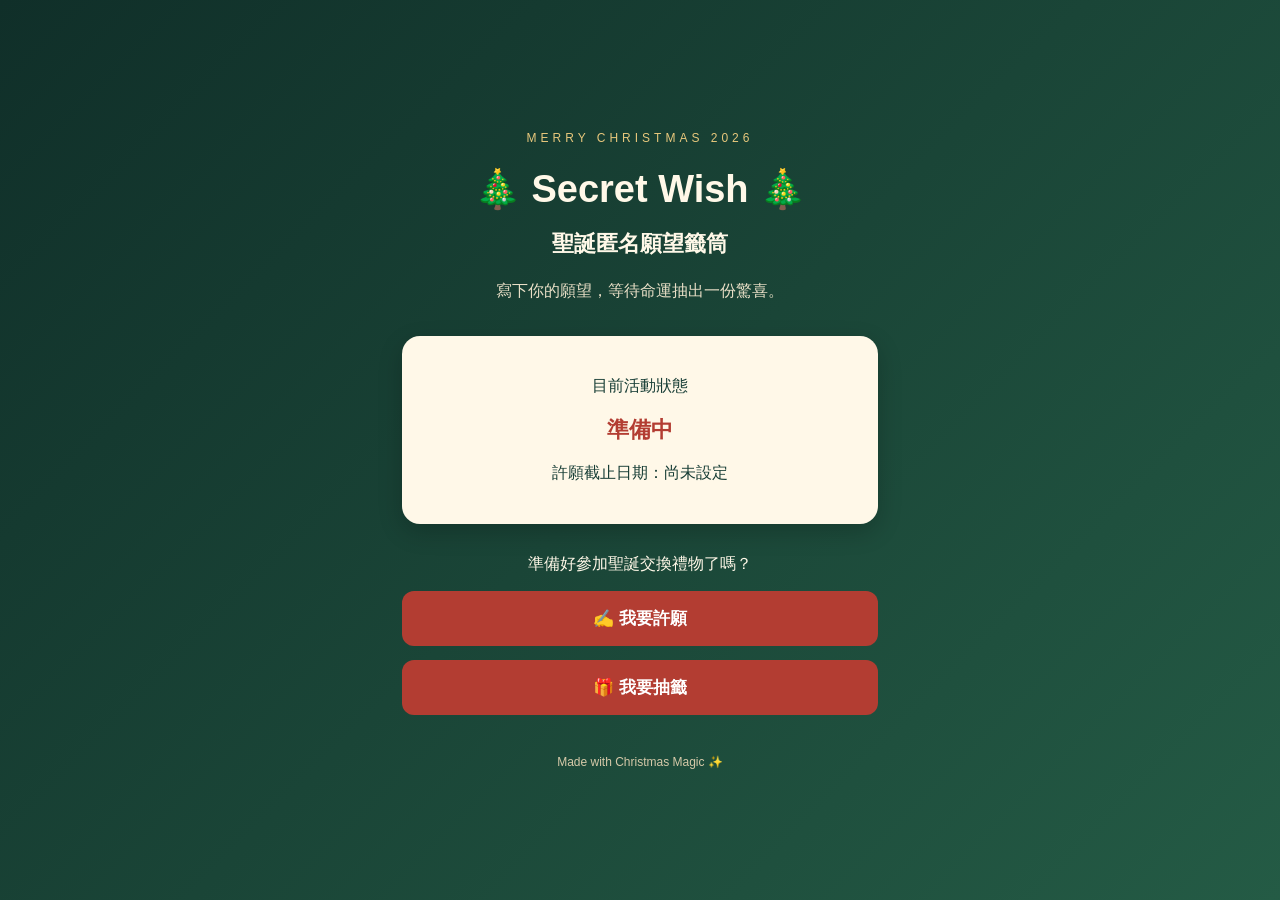
==== index.html @ bb53a213 "Add initial HTML structure for Secret Wish project" ====
<!DOCTYPE html>
<html lang="zh-Hant">
<head>
  <meta charset="UTF-8">
  <meta name="viewport" content="width=device-width, initial-scale=1.0">
  <title>Secret Wish｜聖誕匿名願望籤筒</title>
  <meta name="theme-color" content="#173d35">
  <link rel="stylesheet" href="Style.css">
</head>
<body>
  <main class="container">
    <p class="subtitle">MERRY CHRISTMAS 2026</p>
    <h1>🎄 Secret Wish 🎄</h1>
    <h2>聖誕匿名願望籤筒</h2>

    <p class="description">
      寫下你的願望，等待命運抽出一份驚喜。
    </p>

    <section class="status">
      <p>目前活動狀態</p>
      <h2 id="event-status">準備中</h2>
      <p>許願截止日期：尚未設定</p>
    </section>

    <section class="actions">
      <p>準備好參加聖誕交換禮物了嗎？</p>
      <button id="wish-button">✍️ 我要許願</button>
      <button id="draw-button">🎁 我要抽籤</button>
    </section>

    <p class="footer">Made with Christmas Magic ✨</p>
  </main>
  <script src="Script.js"></script>
</body>
</html>
---- Style.css ----
* {
  box-sizing: border-box;
}

body {
  margin: 0;
  min-height: 100vh;
  font-family: Arial, "Noto Sans TC", sans-serif;
  background: linear-gradient(135deg, #102f29, #245b45);
  color: #fff8e8;
  display: flex;
  justify-content: center;
  align-items: center;
  padding: 24px;
}

.container {
  width: 100%;
  max-width: 520px;
  text-align: center;
  padding: 32px 22px;
}

.subtitle {
  color: #e7c77c;
  letter-spacing: 4px;
  font-size: 12px;
}

h1 {
  font-size: 38px;
  margin: 22px 0 10px;
}

h2 {
  font-size: 22px;
}

.description {
  color: #e9dfc7;
  line-height: 1.8;
  margin-bottom: 30px;
}

.status {
  background: #fff8e8;
  color: #173d35;
  padding: 24px;
  border-radius: 18px;
  margin: 24px 0;
  box-shadow: 0 8px 24px #0003;
}

.status h2 {
  color: #b33d32;
}

.actions {
  margin-top: 30px;
}

button {
  display: block;
  width: 100%;
  padding: 16px;
  margin: 14px 0;
  border: none;
  border-radius: 12px;
  background: #b33d32;
  color: white;
  font-size: 17px;
  font-weight: bold;
  cursor: pointer;
}

button:hover {
  background: #d35448;
}

.footer {
  margin-top: 40px;
  color: #d6c9a9;
  font-size: 12px;
}
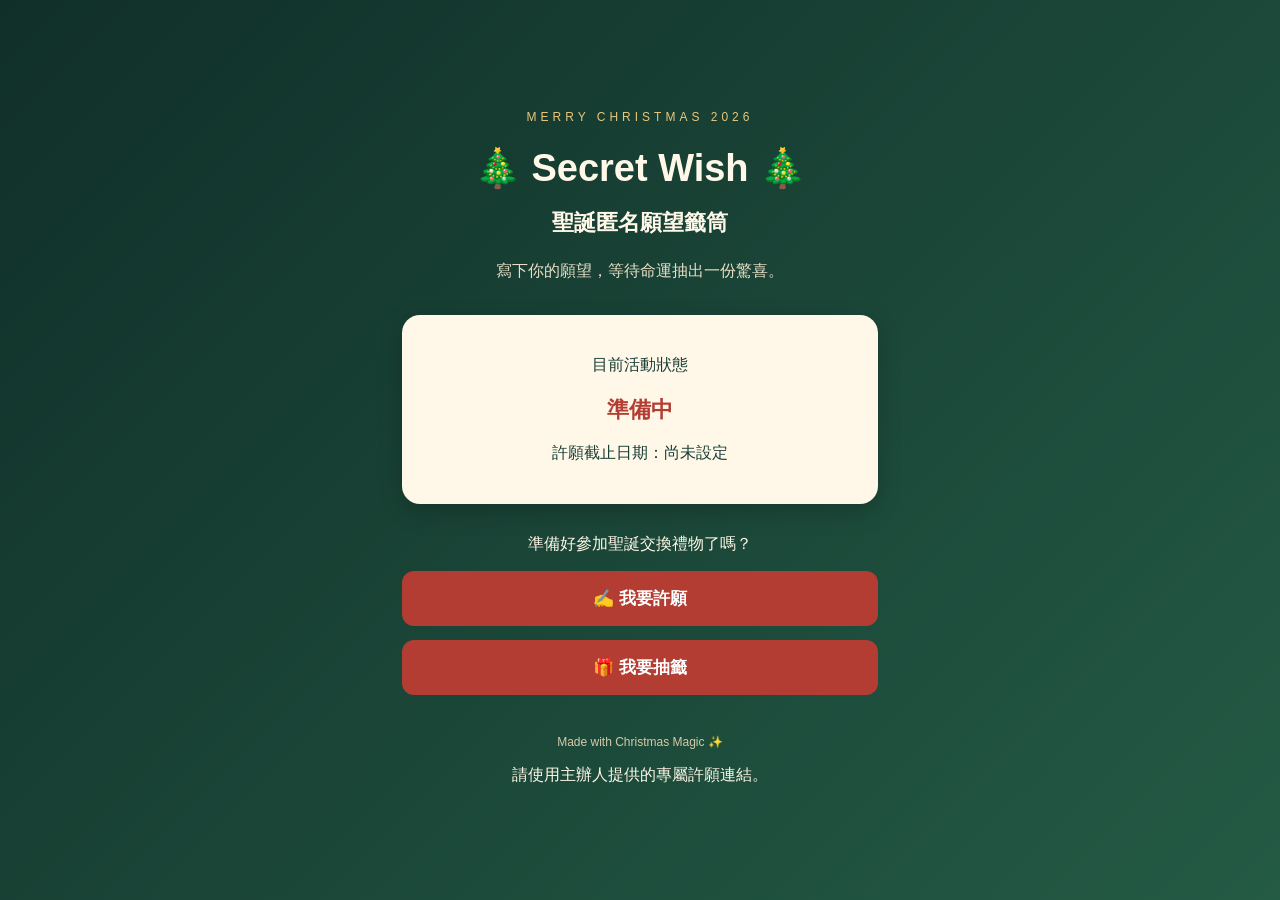
==== commit 69efe833: "Update index.html" ====
--- a/index.html
+++ b/index.html
@@ -6,7 +6,7 @@
   <meta name="viewport" content="width=device-width, initial-scale=1.0">
   <title>Secret Wish｜聖誕匿名願望籤筒</title>
   <meta name="theme-color" content="#173d35">
-  <link rel="stylesheet" href="Style.css">
+<link rel="stylesheet" href="Style.css?v=2">
 </head>
 <body>
   <main class="container">
--- a/Style.css
+++ b/Style.css
@@ -74,6 +74,95 @@
   cursor: pointer;
 }
 
+/* 聖誕許願表單美化 */
+#wish-form-area {
+  width: 100%;
+  margin: 28px auto;
+  padding: 28px 22px;
+  background: #fffaf0;
+  color: #173d35;
+  border: 2px solid #e7c77c;
+  border-radius: 20px;
+  box-shadow: 0 12px 32px #0004;
+  text-align: left;
+}
+
+#wish-form-area h2 {
+  font-size: 25px;
+  text-align: center;
+  color: #173d35;
+}
+
+#wish-form-area > p {
+  font-size: 16px;
+  line-height: 1.7;
+  color: #52665d;
+  text-align: center;
+}
+
+#wish-form {
+  display: flex;
+  flex-direction: column;
+  gap: 12px;
+  margin-top: 22px;
+}
+
+#wish-form label {
+  font-size: 19px;
+  font-weight: 800;
+  color: #173d35;
+  margin-top: 8px;
+}
+
+#wish-form input,
+#wish-form textarea {
+  width: 100%;
+  padding: 18px;
+  border: 2px solid #b8c8bb;
+  border-radius: 12px;
+  background: #fff;
+  color: #172b22;
+  font-family: inherit;
+  font-size: 19px;
+  line-height: 1.6;
+}
+
+#wish-form input {
+  min-height: 65px;
+}
+
+#wish-form textarea {
+  min-height: 160px;
+  resize: vertical;
+}
+
+#wish-form input:focus,
+#wish-form textarea:focus {
+  outline: none;
+  border-color: #b33d32;
+  box-shadow: 0 0 0 4px #b33d3220;
+}
+
+#wish-form button {
+  min-height: 60px;
+  margin-top: 16px;
+  font-size: 20px;
+}
+
+#wish-message {
+  min-height: 26px;
+  font-size: 16px;
+  font-weight: bold;
+  text-align: center;
+}
+
+@media (max-width: 600px) {
+  #wish-form-area {
+    padding: 24px 18px;
+  }
+}
+
+
 button:hover {
   background: #d35448;
 }
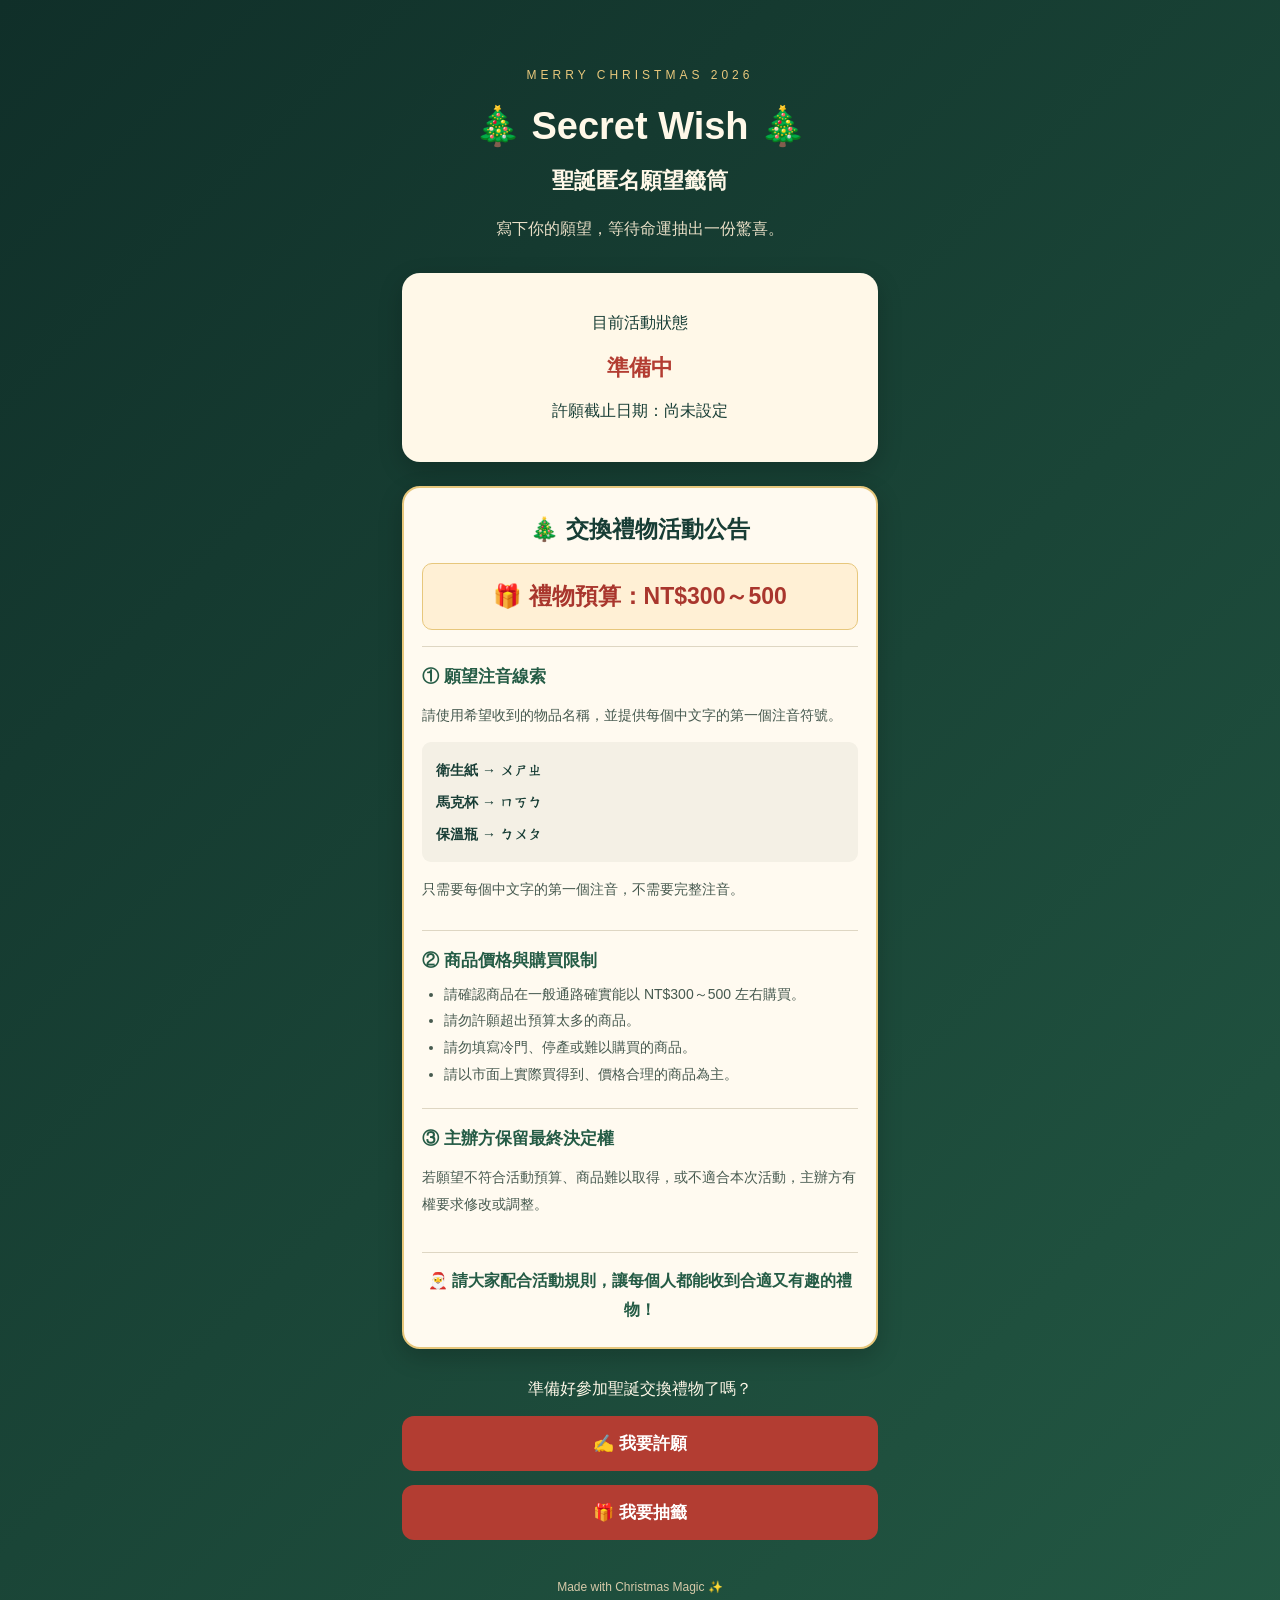
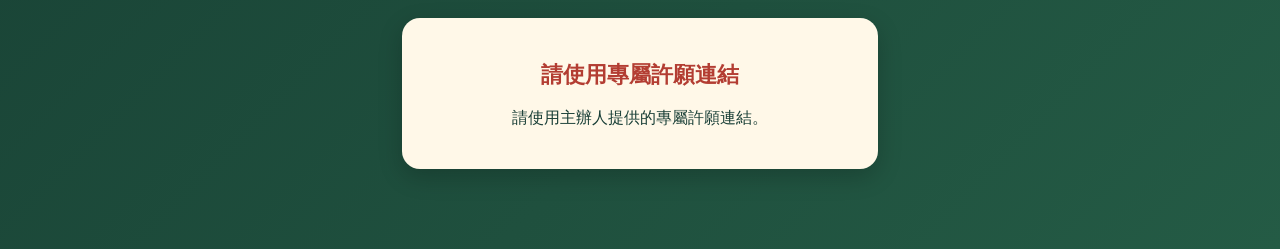
==== commit 11ed26a7: "Update index.html" ====
--- a/index.html
+++ b/index.html
@@ -6,7 +6,7 @@
   <meta name="viewport" content="width=device-width, initial-scale=1.0">
   <title>Secret Wish｜聖誕匿名願望籤筒</title>
   <meta name="theme-color" content="#173d35">
-<link rel="stylesheet" href="Style.css?v=2">
+  <link rel="stylesheet" href="Style.css?v=3">
 </head>
 <body>
   <main class="container">
@@ -24,6 +24,45 @@
       <p>許願截止日期：尚未設定</p>
     </section>
 
+    <!-- 固定顯示公告，不需要 Token -->
+    <section id="wish-rules-announcement">
+      <h2>🎄 交換禮物活動公告</h2>
+
+      <div class="announcement-budget">
+        🎁 禮物預算：NT$300～500
+      </div>
+
+      <div class="announcement-rule">
+        <h3>① 願望注音線索</h3>
+        <p>請使用希望收到的物品名稱，並提供每個中文字的第一個注音符號。</p>
+        <div class="announcement-examples">
+          <p>衛生紙 → ㄨㄕㄓ</p>
+          <p>馬克杯 → ㄇㄎㄅ</p>
+          <p>保溫瓶 → ㄅㄨㄆ</p>
+        </div>
+        <p>只需要每個中文字的第一個注音，不需要完整注音。</p>
+      </div>
+
+      <div class="announcement-rule">
+        <h3>② 商品價格與購買限制</h3>
+        <ul>
+          <li>請確認商品在一般通路確實能以 NT$300～500 左右購買。</li>
+          <li>請勿許願超出預算太多的商品。</li>
+          <li>請勿填寫冷門、停產或難以購買的商品。</li>
+          <li>請以市面上實際買得到、價格合理的商品為主。</li>
+        </ul>
+      </div>
+
+      <div class="announcement-rule">
+        <h3>③ 主辦方保留最終決定權</h3>
+        <p>若願望不符合活動預算、商品難以取得，或不適合本次活動，主辦方有權要求修改或調整。</p>
+      </div>
+
+      <p class="announcement-footer">
+        🎅 請大家配合活動規則，讓每個人都能收到合適又有趣的禮物！
+      </p>
+    </section>
+
     <section class="actions">
       <p>準備好參加聖誕交換禮物了嗎？</p>
       <button id="wish-button">✍️ 我要許願</button>
@@ -32,6 +71,7 @@
 
     <p class="footer">Made with Christmas Magic ✨</p>
   </main>
-  <script src="Script.js"></script>
+
+  <script src="Script.js?v=3"></script>
 </body>
 </html>
--- a/Style.css
+++ b/Style.css
@@ -74,7 +74,123 @@
   cursor: pointer;
 }
 
-/* 聖誕許願表單美化 */
+button:hover {
+  background: #d35448;
+}
+
+/* 交換禮物公告 */
+#wish-rules-announcement {
+  width: 100%;
+  margin: 24px auto;
+  padding: 22px 18px;
+  background: #fffaf0;
+  color: #173d35;
+  border: 2px solid #e7c77c;
+  border-radius: 18px;
+  text-align: left;
+  box-shadow: 0 8px 24px #0003;
+}
+
+#wish-rules-announcement h2 {
+  text-align: center;
+  color: #173d35;
+  font-size: 23px;
+  margin: 4px 0 18px;
+}
+
+.announcement-budget {
+  margin: 16px 0;
+  padding: 17px 10px;
+  border-radius: 10px;
+  background: #fff0d5;
+  border: 1px solid #e7c77c;
+  color: #a9362d;
+  font-size: 23px;
+  font-weight: bold;
+  text-align: center;
+}
+
+.announcement-rule {
+  padding: 13px 0;
+  border-top: 1px solid #ded6c3;
+}
+
+.announcement-rule h3 {
+  margin: 5px 0 9px;
+  color: #245b45;
+  font-size: 17px;
+}
+
+.announcement-rule p,
+.announcement-rule li {
+  font-size: 14px;
+  line-height: 1.9;
+  color: #46594f;
+}
+
+.announcement-rule ul {
+  padding-left: 22px;
+  margin: 8px 0;
+}
+
+.announcement-examples {
+  margin: 10px 0;
+  padding: 10px 14px;
+  background: #f4f0e5;
+  border-radius: 9px;
+}
+
+.announcement-examples p {
+  margin: 5px 0;
+  color: #173d35;
+  font-weight: bold;
+}
+
+#wish-rules-announcement .announcement-footer {
+  padding-top: 14px;
+  margin: 8px 0 0;
+  border-top: 1px solid #ded6c3;
+  text-align: center;
+  font-weight: bold;
+  color: #245b45;
+  line-height: 1.8;
+}
+
+/* 活動通知 */
+#event-notice {
+  margin: 24px auto;
+  padding: 24px 18px;
+  background: #fff8e8;
+  color: #173d35;
+  border-radius: 18px;
+  box-shadow: 0 8px 24px #0003;
+}
+
+#event-notice h2 {
+  color: #b33d32;
+}
+
+/* 抽籤結果 */
+#draw-result-area {
+  margin: 24px auto;
+  padding: 24px 18px;
+  background: #fffaf0;
+  color: #173d35;
+  border: 2px solid #e7c77c;
+  border-radius: 18px;
+  box-shadow: 0 8px 24px #0003;
+}
+
+#draw-result-area h2 {
+  color: #245b45;
+}
+
+#draw-result-area p {
+  font-size: 17px;
+  line-height: 1.8;
+}
+
+/* 聖誕許願表單 */
 #wish-form-area {
   width: 100%;
   margin: 28px auto;
@@ -149,22 +265,16 @@
   font-size: 20px;
 }
 
+#wish-form button:disabled {
+  opacity: 0.65;
+  cursor: wait;
+}
+
 #wish-message {
   min-height: 26px;
   font-size: 16px;
   font-weight: bold;
   text-align: center;
-}
-
-@media (max-width: 600px) {
-  #wish-form-area {
-    padding: 24px 18px;
-  }
-}
-
-
-button:hover {
-  background: #d35448;
 }
 
 .footer {
@@ -172,3 +282,31 @@
   color: #d6c9a9;
   font-size: 12px;
 }
+
+/* 手機版 */
+@media (max-width: 600px) {
+  body {
+    padding: 12px;
+  }
+
+  .container {
+    padding: 20px 10px;
+  }
+
+  #wish-rules-announcement {
+    padding: 18px 14px;
+  }
+
+  .announcement-budget {
+    font-size: 21px;
+  }
+
+  #wish-form-area {
+    padding: 24px 18px;
+  }
+
+  #wish-form input,
+  #wish-form textarea {
+    font-size: 18px;
+  }
+}
